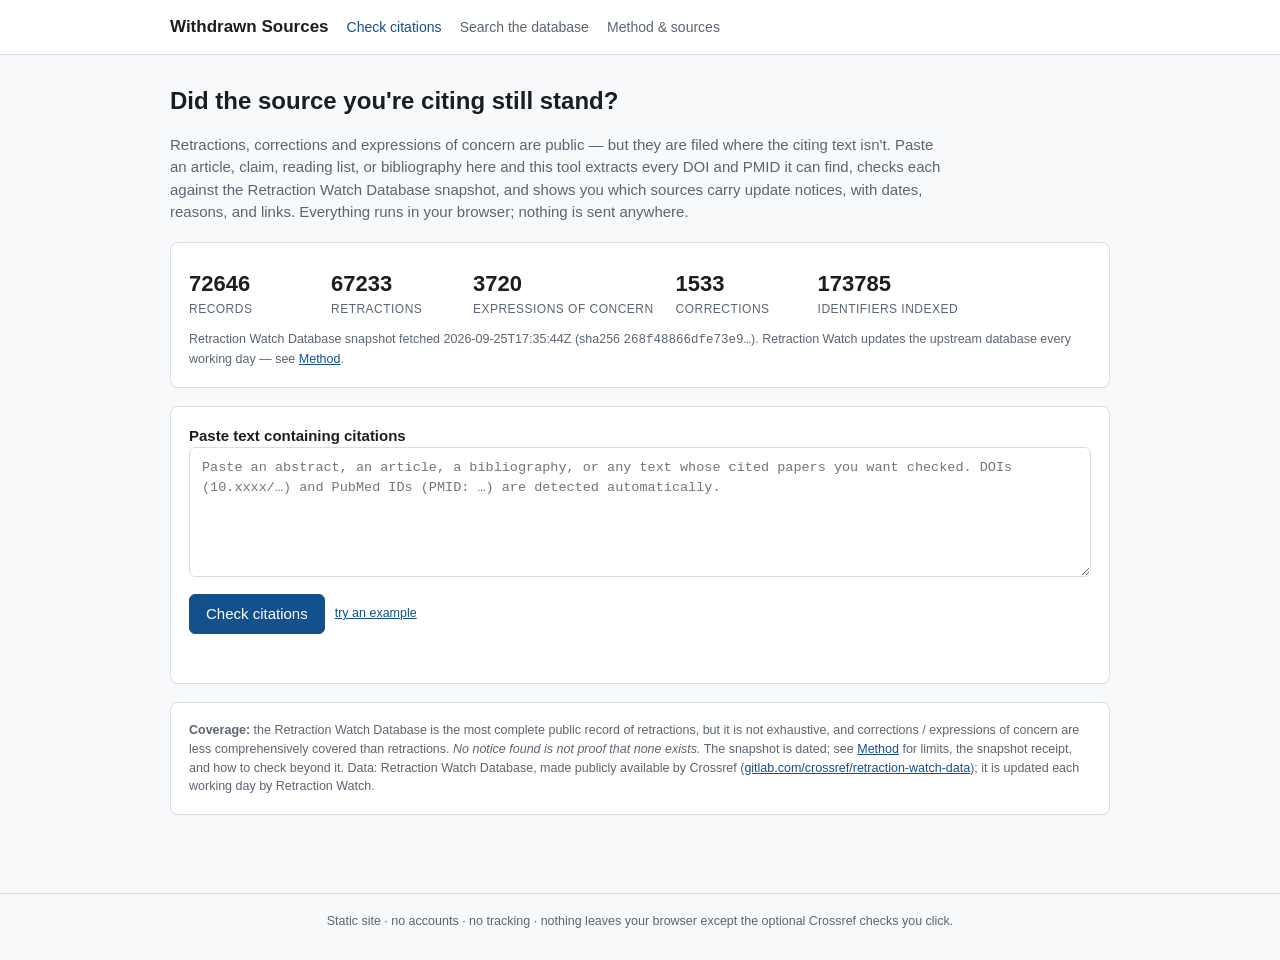
==== index.html @ 2192c53b "deploy: Withdrawn Sources (Retraction Watch snapshot, 2026-09-25)" ====
<!DOCTYPE html>
<html lang="en">
<head>
<meta charset="utf-8">
<meta name="viewport" content="width=device-width, initial-scale=1">
<title>Withdrawn Sources — check citations against the Retraction Watch Database</title>
<meta name="description" content="Paste any text with citations: see which cited papers carry retraction, expression-of-concern, or correction notices — with dates, reasons, and links. Static, no accounts, source-linked.">
<link rel="stylesheet" href="style.css">
</head>
<body>
<header class="site"><div class="inner">
  <a class="brand" href="index.html">Withdrawn Sources</a>
  <nav>
    <a href="index.html" class="active">Check citations</a>
    <a href="search.html">Search the database</a>
    <a href="method.html">Method &amp; sources</a>
  </nav>
</div></header>
<div class="wrap">
  <h1>Did the source you're citing still stand?</h1>
  <p class="lede">
    Retractions, corrections and expressions of concern are public — but they are filed where the
    citing text isn't. Paste an article, claim, reading list, or bibliography here and this tool
    extracts every DOI and PMID it can find, checks each against the Retraction Watch Database
    snapshot, and shows you which sources carry update notices, with dates, reasons, and links.
    Everything runs in your browser; nothing is sent anywhere.
  </p>

  <div class="card">
    <div class="statgrid" id="stats"></div>
    <p class="small muted" id="snapshotLine" style="margin-bottom:0">Loading snapshot information…</p>
  </div>

  <div class="card">
    <label for="pasteBox"><strong>Paste text containing citations</strong></label>
    <textarea id="pasteBox" placeholder="Paste an abstract, an article, a bibliography, or any text whose cited papers you want checked. DOIs (10.xxxx/…) and PubMed IDs (PMID: …) are detected automatically."></textarea>
    <div class="actions">
      <button id="checkBtn">Check citations</button>
      <a href="#" id="exampleLink" class="small">try an example</a>
    </div>
    <p class="small muted" id="status" style="margin-bottom:0"></p>
  </div>

  <div id="output"></div>

  <div class="card small muted">
    <strong>Coverage:</strong> the Retraction Watch Database is the most complete public record of
    retractions, but it is not exhaustive, and corrections / expressions of concern are less
    comprehensively covered than retractions. <em>No notice found is not proof that none exists.</em>
    The snapshot is dated; see <a href="method.html">Method</a> for limits, the snapshot receipt,
    and how to check beyond it. Data: Retraction Watch Database, made publicly available by Crossref
    (<a href="https://gitlab.com/crossref/retraction-watch-data" target="_blank" rel="noopener">gitlab.com/crossref/retraction-watch-data</a>);
    it is updated each working day by Retraction Watch.
  </div>
</div>
<footer class="site">
  Static site · no accounts · no tracking · nothing leaves your browser except the optional
  Crossref checks you click.
</footer>
<script src="extract.js"></script>
<script src="common.js"></script>
<script src="app.js"></script>
</body>
</html>
---- style.css ----
:root {
  --ink: #1a1d21;
  --muted: #5b6570;
  --line: #d8dee5;
  --bg: #f7f9fb;
  --card: #ffffff;
  --accent: #14508c;
  --accent-ink: #ffffff;
  --warn: #9a6a00;
  --warn-bg: #fff7e0;
  --ok: #1d6f42;
  --ok-bg: #e8f5ec;
  --bad: #8c2b2b;
  --bad-bg: #fdecec;
  --info-bg: #eef4fd;
}
* { box-sizing: border-box; }
html, body { margin: 0; padding: 0; }
body {
  font: 15px/1.5 -apple-system, BlinkMacSystemFont, "Segoe UI", Roboto, Helvetica, Arial, sans-serif;
  color: var(--ink); background: var(--bg);
}
a { color: var(--accent); }
.wrap { max-width: 980px; margin: 0 auto; padding: 0 20px 60px; }
header.site {
  background: var(--card); border-bottom: 1px solid var(--line);
  margin-bottom: 28px;
}
header.site .inner {
  max-width: 980px; margin: 0 auto; padding: 14px 20px;
  display: flex; align-items: baseline; gap: 18px; flex-wrap: wrap;
}
header.site .brand { font-weight: 700; font-size: 17px; color: var(--ink); text-decoration: none; }
header.site nav a { margin-right: 14px; color: var(--muted); text-decoration: none; font-size: 14px; }
header.site nav a.active, header.site nav a:hover { color: var(--accent); }
h1 { font-size: 24px; margin: 0 0 6px; }
h2 { font-size: 18px; margin: 30px 0 10px; }
h3 { font-size: 15px; margin: 20px 0 8px; }
p.lede { color: var(--muted); max-width: 780px; }
.card { background: var(--card); border: 1px solid var(--line); border-radius: 8px; padding: 18px; margin: 18px 0; }
.muted { color: var(--muted); }
.small { font-size: 12.5px; }
textarea {
  width: 100%; min-height: 130px; font: 13.5px/1.5 ui-monospace, SFMono-Regular, Menlo, Consolas, monospace;
  padding: 10px 12px; border: 1px solid var(--line); border-radius: 6px; resize: vertical; background: #fff;
}
input[type=text] {
  font: inherit; padding: 8px 10px; border: 1px solid var(--line); border-radius: 6px;
  background: #fff; min-width: 220px; width: 100%;
}
button {
  font: inherit; padding: 8px 16px; border-radius: 6px; border: 1px solid var(--accent);
  background: var(--accent); color: var(--accent-ink); cursor: pointer;
}
button.secondary { background: #fff; color: var(--accent); }
button:disabled { opacity: .55; cursor: default; }
.actions { display: flex; gap: 10px; align-items: center; margin-top: 10px; flex-wrap: wrap; }
.badge { display: inline-block; font-size: 11.5px; padding: 2px 8px; border-radius: 10px; border: 1px solid var(--line); background: #fff; margin-right: 4px; white-space: nowrap; }
.badge.retraction { background: var(--bad-bg); border-color: #f0c9c9; color: var(--bad); }
.badge.eoc { background: var(--warn-bg); border-color: #eeda9f; color: var(--warn); }
.badge.correction { background: var(--info-bg); border-color: #c9dcf5; color: var(--accent); }
.badge.reinstatement { background: var(--ok-bg); border-color: #bfe3cb; color: var(--ok); }
.badge.none { background: #eef1f5; color: var(--muted); }
.result { border: 1px solid var(--line); border-radius: 8px; padding: 14px 16px; margin: 12px 0; background: var(--card); }
.result.flag { border-left: 4px solid var(--bad); }
.result.clear { border-left: 4px solid var(--ok); }
.result.unknown { border-left: 4px solid var(--muted); }
.result .idline { font-family: ui-monospace, SFMono-Regular, Menlo, Consolas, monospace; font-size: 12.5px; color: var(--muted); }
.result .title { font-weight: 600; margin: 4px 0; }
.result .meta { font-size: 13px; color: var(--muted); margin: 2px 0; }
.chips { margin: 6px 0; }
.chip { display: inline-block; font-size: 12px; background: #f1f4f8; border: 1px solid var(--line); border-radius: 12px; padding: 1px 9px; margin: 2px 4px 2px 0; color: var(--ink); }
.summary { font-size: 15px; }
.summary strong { font-size: 17px; }
.statgrid { display: flex; gap: 22px; flex-wrap: wrap; margin: 6px 0 0; }
.stat { min-width: 120px; }
.stat .n { font-size: 22px; font-weight: 700; }
.stat .l { font-size: 12px; color: var(--muted); text-transform: uppercase; letter-spacing: .04em; }
.note { background: var(--warn-bg); border: 1px solid #eeda9f; border-radius: 6px; padding: 10px 12px; font-size: 13px; margin: 12px 0; }
.note.bad { background: var(--bad-bg); border-color: #f0c9c9; }
.note.ok { background: var(--ok-bg); border-color: #bfe3cb; }
table { border-collapse: collapse; width: 100%; font-size: 13.5px; }
th, td { text-align: left; padding: 7px 9px; border-bottom: 1px solid var(--line); vertical-align: top; }
th { font-size: 12px; text-transform: uppercase; letter-spacing: .03em; color: var(--muted); font-weight: 600; }
td.num, th.num { text-align: right; font-variant-numeric: tabular-nums; }
.reslist .row { padding: 9px 4px; border-bottom: 1px solid var(--line); cursor: pointer; }
.reslist .row:hover { background: #f2f6fa; }
.reslist .row .t { font-weight: 600; }
.reslist .row .m { font-size: 12.5px; color: var(--muted); }
#status { font-size: 13px; color: var(--muted); min-height: 18px; }
.spinner { display: inline-block; width: 12px; height: 12px; border: 2px solid var(--line); border-top-color: var(--accent); border-radius: 50%; animation: spin 0.8s linear infinite; vertical-align: -2px; margin-right: 6px; }
@keyframes spin { to { transform: rotate(360deg); } }
footer.site { border-top: 1px solid var(--line); color: var(--muted); font-size: 12.5px; padding: 18px 20px 30px; text-align: center; }
.vh { position: absolute; left: -9999px; }
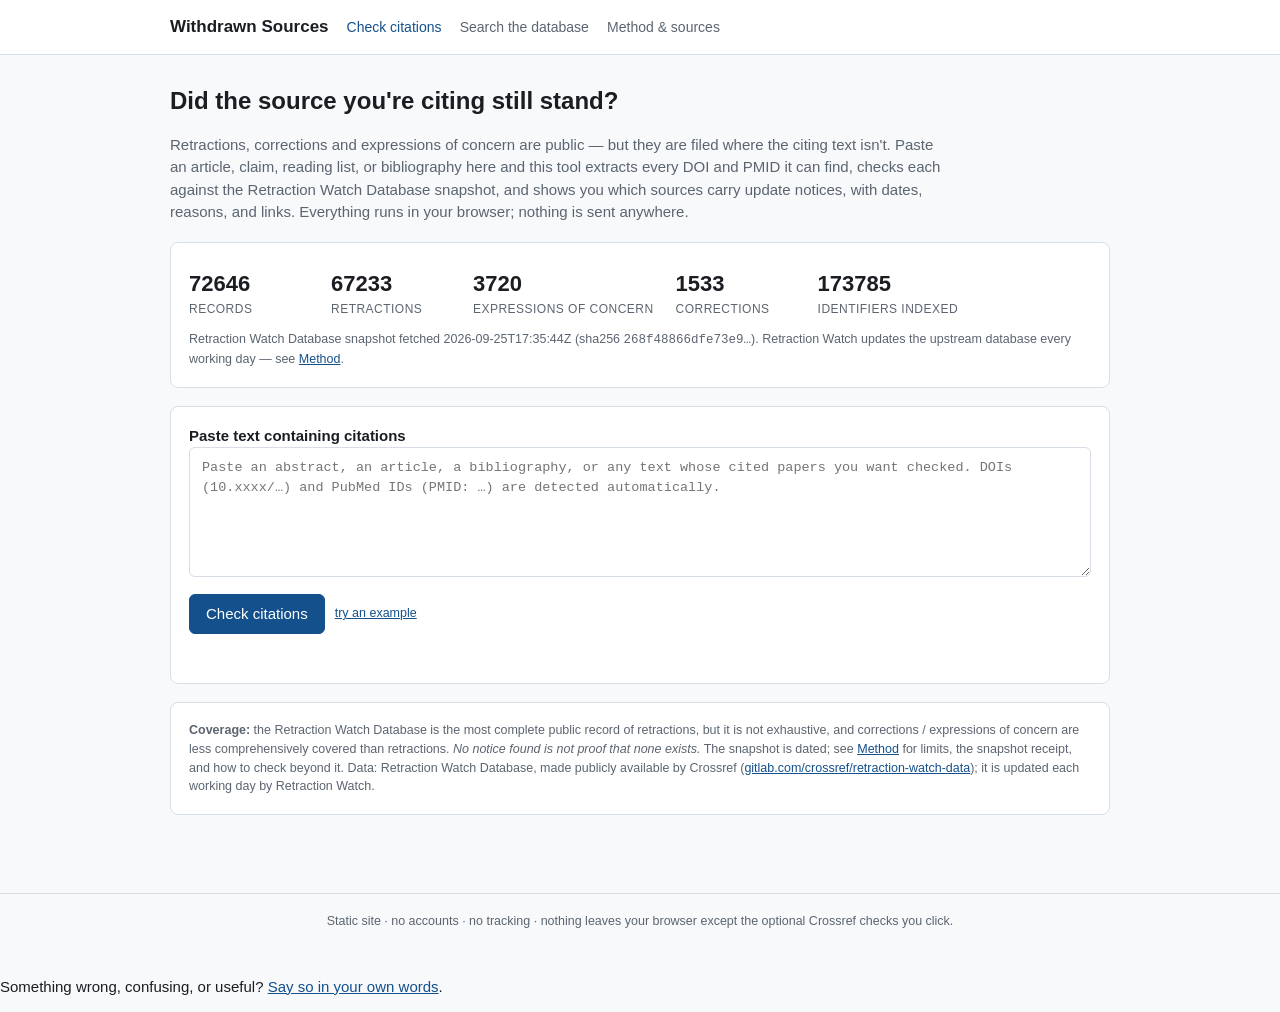
==== commit e9a0016b: "Add a note for saying when something on this page looks wrong" ====
--- a/index.html
+++ b/index.html
@@ -60,5 +60,6 @@
 <script src="extract.js"></script>
 <script src="common.js"></script>
 <script src="app.js"></script>
+<p class="quest-board-feedback">Something wrong, confusing, or useful? <a href="https://greattombproductions.github.io/quest-board/?project=withdrawn-sources#suggest" target="_blank" rel="noopener">Say so in your own words</a>.</p>
 </body>
 </html>
